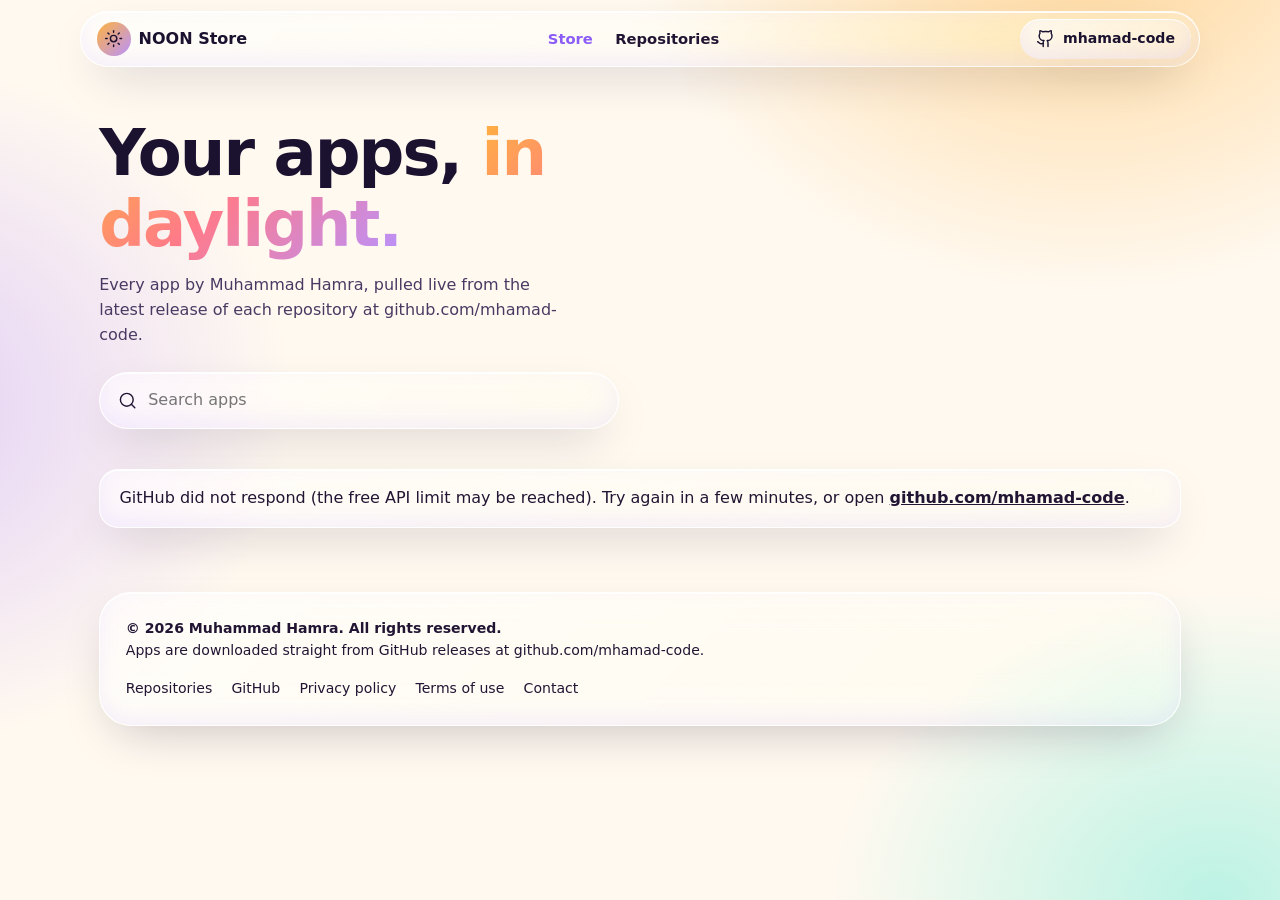
==== index.html @ 48dbeecf "first commit" ====
<!DOCTYPE html>
<html lang="en">

<head>
  <meta charset="utf-8">
  <meta name="viewport" content="width=device-width, initial-scale=1, viewport-fit=cover">
  <title>NOON Store – Apps by Muhammad Hamra (mhamad-code)</title>
  <meta name="description" content="Download free Android apps by Muhammad Hamra, published as GitHub releases at github.com/mhamad-code.">
  <meta name="author" content="Muhammad Hamra">
  <meta property="og:type" content="website">
  <meta property="og:title" content="NOON Store – Apps by mhamad-code">
  <meta property="og:description" content="A personal app store powered by GitHub releases.">
  <link rel="stylesheet" href="css/style.css">
</head>

<body data-page="store">

  <main class="wrap">

    <section class="hero">
      <h1>
        Your apps,
        <span class="hl">in daylight.</span>
      </h1>
      <p>
        Every app by Muhammad Hamra, pulled live from the latest release
        of each repository at github.com/mhamad-code.
      </p>
      <label class="search glass">
        <svg class="ico"><use href="#search"/></svg>
        <input id="q" type="search" placeholder="Search apps" aria-label="Search apps">
      </label>
    </section>

    <div id="msg"></div>
    <div id="rows" aria-busy="true"></div>

  </main>

  <script src="js/common.js"></script>
  <script>
    const rows = $("#rows");
    const message = $("#msg");
    const PER_ROW = 5;
    let apps = [];

    // Loading placeholders
    rows.innerHTML = `
      <section class="sec">
        <div class="row5">
          ${'<div class="glass skel"></div>'.repeat(PER_ROW)}
        </div>
      </section>`;

    // Draw the apps, five per row. The sixth app starts a new section.
    function show(list, isSearch) {
      rows.setAttribute("aria-busy", "false");

      if (!list.length) {
        rows.innerHTML = '<div class="glass note">No apps found.</div>';
        return;
      }

      let html = "";

      for (let i = 0; i < list.length; i += PER_ROW) {
        const isFirst = i === 0;
        let title = isFirst ? "New &amp; updated" : "More apps";
        if (isSearch) {
          title = isFirst ? "Results" : "More results";
        }
        const count = isFirst
          ? `<small>${list.length} ${list.length === 1 ? "app" : "apps"}</small>`
          : "";

        html += `
          <section class="sec">
            <h2>${title} ${count}</h2>
            <div class="row5">
              ${list.slice(i, i + PER_ROW).map(appCard).join("")}
            </div>
          </section>`;
      }

      rows.innerHTML = html;
    }

    function showNote(html) {
      message.innerHTML += `<div class="glass note">${html}</div>`;
    }

    loadApps()
      .then((list) => {
        apps = list;

        if (loadApps.failed) {
          showNote("Some repositories could not be checked (GitHub API limit). Reload in a few minutes to see every app.");
        }

        if (!list.length) {
          rows.innerHTML = "";
          showNote(
            "No apps yet. Publish a GitHub <b>release</b> with an .apk file in any repository of " +
            USER + " and it will appear here automatically."
          );
          return;
        }

        show(list, false);
      })
      .catch(() => {
        rows.innerHTML = "";
        showNote(
          'GitHub did not respond (the free API limit may be reached). Try again in a few minutes, or open ' +
          '<a href="https://github.com/' + USER + '?tab=repositories" rel="noopener"><b>github.com/' + USER + "</b></a>."
        );
      });

    // Search box
    $("#q").addEventListener("input", (event) => {
      const text = event.target.value.toLowerCase().trim();

      if (!text) {
        show(apps, false);
        return;
      }

      const matches = apps.filter((a) => (a.name + " " + a.desc).toLowerCase().includes(text));
      show(matches, true);
    });
  </script>

</body>

</html>
---- css/style.css ----
/* ==========================================================
   NOON Store - styles
   1. Variables   2. Base   3. Glass   4. Navigation
   5. Buttons     6. Home   7. Cards   8. App page
   9. Legal pages 10. Footer
   ========================================================== */


/* ---------- 1. Variables ---------- */

:root {
  --c1: #FFB23E;
  --c2: #B892FF;
  --c3: #5EEAD4;
  --deep: #1B1230;
  --ink: #221533;
  --cream: #FFF9F0;
  --muted: #6b5a85;
  color-scheme: light;
}


/* ---------- 2. Base ---------- */

* {
  box-sizing: border-box;
}

html {
  scroll-behavior: smooth;
}

body {
  margin: 0;
  min-height: 100vh;
  overflow-x: hidden;
  font-family: system-ui, -apple-system, "Segoe UI", Roboto, sans-serif;
  line-height: 1.55;
  color: var(--ink);
  background:
    radial-gradient(60vmax 50vmax at 85% -10%, rgba(255, 178, 62, .5), transparent 60%),
    radial-gradient(55vmax 45vmax at -10% 45%, rgba(184, 146, 255, .42), transparent 60%),
    radial-gradient(50vmax 40vmax at 95% 100%, rgba(94, 234, 212, .42), transparent 60%),
    var(--cream);
  background-attachment: fixed;
}

a {
  color: inherit;
}

h1,
h2,
h3 {
  margin: 0;
  line-height: 1.1;
  letter-spacing: -.03em;
  color: var(--deep);
}

.wrap {
  max-width: 1120px;
  margin: 0 auto;
  padding: 0 1.2rem;
}

.ico {
  width: 1.2rem;
  height: 1.2rem;
  flex: none;
  fill: none;
  stroke: currentColor;
  stroke-width: 1.8;
  stroke-linecap: round;
  stroke-linejoin: round;
}

a:focus-visible,
button:focus-visible,
input:focus-visible {
  outline: 3px solid var(--deep);
  outline-offset: 3px;
  border-radius: 12px;
}


/* ---------- 3. Glass ---------- */

.glass {
  background: linear-gradient(135deg, rgba(255, 255, 255, .65), rgba(255, 255, 255, .24));
  backdrop-filter: blur(22px) saturate(160%);
  -webkit-backdrop-filter: blur(22px) saturate(160%);
  border: 1px solid rgba(255, 255, 255, .78);
  box-shadow:
    0 18px 50px -18px rgba(27, 18, 48, .28),
    inset 0 1px 0 rgba(255, 255, 255, .9),
    inset 0 -8px 20px rgba(184, 146, 255, .12);
}

.note {
  margin: 1rem 0;
  padding: 1rem 1.2rem;
  border-radius: 1.2rem;
}

.skel {
  min-height: 170px;
  border-radius: 1.6rem;
  opacity: .55;
  animation: pulse 1.2s ease-in-out infinite;
}

@keyframes pulse {
  50% {
    opacity: .25;
  }
}


/* ---------- 4. Navigation ---------- */

header.nav {
  position: sticky;
  top: 0;
  z-index: 50;
  padding: calc(env(safe-area-inset-top, 0px) + .7rem) 1rem 0;
}

header.nav nav {
  max-width: 1120px;
  margin: 0 auto;
  padding: .45rem .5rem .45rem 1rem;
  display: flex;
  align-items: center;
  justify-content: space-between;
  gap: 1rem;
  border-radius: 999px;
}

.logo {
  display: flex;
  align-items: center;
  gap: .5rem;
  font-weight: 800;
  text-decoration: none;
  color: var(--deep);
}

.logo i {
  width: 2.1rem;
  height: 2.1rem;
  display: grid;
  place-items: center;
  border-radius: 50%;
  background: linear-gradient(135deg, var(--c1), var(--c2));
}

.links {
  display: flex;
  gap: 1.4rem;
  font-size: .92rem;
  font-weight: 600;
}

.links a {
  text-decoration: none;
  cursor: pointer;
  transition: all .25s;
}

.links a:hover,
.links a.on {
  color: #8b5cf6;
}

@media (max-width: 800px) {
  header.nav nav {
    padding-left: .7rem;
  }

  .logo {
    font-size: .95rem;
  }

  .logo i {
    width: 1.8rem;
    height: 1.8rem;
  }

  .links {
    gap: .8rem;
    font-size: .85rem;
  }

  .gname {
    display: none;
  }
}


/* ---------- 5. Buttons and tags ---------- */

.btn {
  display: inline-flex;
  align-items: center;
  justify-content: center;
  gap: .5rem;
  padding: .75rem 1.3rem;
  border: 0;
  border-radius: 999px;
  font: inherit;
  font-weight: 700;
  color: var(--deep);
  text-decoration: none;
  cursor: pointer;
  transition: all .3s;
}

.btn-sun {
  background: linear-gradient(135deg, var(--c1), #ff8f5a);
  box-shadow:
    0 10px 30px -8px rgba(255, 178, 62, .9),
    inset 0 1px 0 rgba(255, 255, 255, .7);
}

.btn-sun:hover {
  transform: translateY(-2px);
  box-shadow: 0 16px 40px -8px rgba(255, 178, 62, 1);
}

.btn-glass:hover {
  background: rgba(255, 255, 255, .88);
  transform: translateY(-2px);
}

.sm {
  padding: .55rem 1rem;
  font-size: .88rem;
}

.tag {
  display: inline-flex;
  align-items: center;
  gap: .3rem;
  padding: .2rem .65rem;
  border-radius: 999px;
  background: rgba(27, 18, 48, .07);
  font-size: .75rem;
  font-weight: 600;
}

.back {
  margin-top: 1.5rem;
  text-decoration: none;
  cursor: pointer;
  transition: all .25s;
}

.back:hover {
  background: rgba(255, 255, 255, .9);
}


/* ---------- 6. Home: hero, search, rows ---------- */

.hero {
  padding: 3.2rem 0 1.5rem;
}

.hero h1 {
  max-width: 14ch;
  font-size: clamp(2.2rem, 6vw, 4rem);
  font-weight: 900;
}

.hero p {
  max-width: 46ch;
  margin: .9rem 0 1.5rem;
  color: #4a3a63;
}

.hl {
  background: linear-gradient(135deg, var(--c1), #ff7a8a 45%, var(--c2));
  -webkit-background-clip: text;
  background-clip: text;
  color: transparent;
}

.search {
  max-width: 520px;
  padding: .35rem 1.1rem;
  display: flex;
  align-items: center;
  gap: .7rem;
  border-radius: 999px;
}

.search input {
  flex: 1;
  min-width: 0;
  padding: .6rem 0;
  border: 0;
  background: none;
  font: inherit;
  color: var(--deep);
}

.search input:focus-visible {
  outline: 0;
}

.search:focus-within {
  box-shadow:
    0 0 0 3px var(--c2),
    0 18px 50px -18px rgba(27, 18, 48, .28);
}

.sec {
  margin: 2.2rem 0;
}

.sec h2 {
  margin-bottom: 1rem;
  display: flex;
  align-items: baseline;
  gap: .7rem;
  font-size: 1.55rem;
  font-weight: 800;
}

.sec h2 small {
  font-size: .85rem;
  font-weight: 500;
  letter-spacing: 0;
  color: var(--muted);
}

/* A row holds 5 apps side by side; on small screens it scrolls sideways. */
.row5 {
  padding: .5rem .2rem 1.2rem;
  display: grid;
  grid-template-columns: repeat(5, minmax(150px, 1fr));
  gap: 1rem;
  overflow-x: auto;
  scroll-snap-type: x proximity;
}

.row5 > * {
  scroll-snap-align: start;
}

.grid.wide {
  display: grid;
  grid-template-columns: repeat(auto-fill, minmax(280px, 1fr));
  gap: 1rem;
}


/* ---------- 7. App cards and icons ---------- */

.card {
  padding: 1rem;
  display: flex;
  flex-direction: column;
  gap: .55rem;
  border-radius: 1.6rem;
  text-decoration: none;
  cursor: pointer;
  transition: all .35s cubic-bezier(.2, .8, .2, 1);
}

.card:hover {
  transform: translateY(-6px);
  box-shadow:
    0 28px 60px -20px rgba(184, 146, 255, .6),
    0 0 0 1px #fff,
    inset 0 1px 0 #fff;
}

.card b {
  overflow: hidden;
  font-size: .98rem;
  color: var(--deep);
  text-overflow: ellipsis;
  white-space: nowrap;
}

.card .m {
  font-size: .8rem;
  color: var(--muted);
}

.ic {
  position: relative;
  width: var(--s, 76px);
  height: var(--s, 76px);
  flex: none;
  display: grid;
  place-items: center;
  overflow: hidden;
  border-radius: 24%;
  background: var(--g);
  box-shadow:
    0 10px 24px -10px rgba(27, 18, 48, .45),
    inset 0 1px 0 rgba(255, 255, 255, .7);
}

.ic b {
  font-size: calc(var(--s, 76px) * .45);
  font-weight: 900;
  color: var(--deep);
}

.ic img {
  position: absolute;
  inset: 0;
  width: 100%;
  height: 100%;
  object-fit: cover;
  background: #fff;
}


/* ---------- 8. App page ---------- */

.top {
  padding: 2.4rem 0 1rem;
  display: flex;
  flex-wrap: wrap;
  align-items: center;
  gap: 1.4rem;
}

.top h1 {
  font-size: clamp(1.8rem, 5vw, 3rem);
  font-weight: 900;
}

.top .by {
  font-weight: 600;
  text-decoration: none;
  color: var(--muted);
}

.top .by:hover {
  color: #8b5cf6;
}

.stats {
  margin: 1.2rem 0;
  padding: .9rem 0;
  display: flex;
  overflow-x: auto;
  border-radius: 1.4rem;
}

.stats div {
  flex: 1;
  min-width: 110px;
  padding: 0 .8rem;
  text-align: center;
  border-right: 1px solid rgba(27, 18, 48, .12);
}

.stats div:last-child {
  border: 0;
}

.stats b {
  display: block;
  font-size: 1.15rem;
  color: var(--deep);
}

.stats span {
  font-size: .78rem;
  color: var(--muted);
}

.shots {
  padding: .4rem .2rem 1rem;
  display: flex;
  gap: .9rem;
  overflow-x: auto;
  scroll-snap-type: x proximity;
}

.shots a {
  flex: none;
  scroll-snap-align: start;
}

.shots img {
  display: block;
  width: auto;
  height: min(420px, 62vw);
  border: 1px solid rgba(255, 255, 255, .9);
  border-radius: 1.4rem;
  background: #fff;
  box-shadow: 0 18px 40px -18px rgba(27, 18, 48, .45);
  transition: all .3s;
}

.shots a:hover img {
  transform: scale(1.02);
}

.two {
  display: grid;
  grid-template-columns: 1.4fr 1fr;
  gap: 1.5rem;
}

@media (max-width: 800px) {
  .two {
    grid-template-columns: 1fr;
  }
}

.panel {
  padding: 1.5rem;
  border-radius: 1.8rem;
}

.panel h2 {
  margin-bottom: .8rem;
  font-size: 1.25rem;
}

.notes {
  margin: 0;
  white-space: pre-wrap;
  word-break: break-word;
}

dl {
  margin: 0;
  display: grid;
  grid-template-columns: auto 1fr;
  gap: .55rem 1rem;
  font-size: .92rem;
}

dt {
  color: var(--muted);
}

dd {
  margin: 0;
  font-weight: 600;
  text-align: right;
  word-break: break-word;
}

.vers {
  margin-top: 1rem;
  display: grid;
  gap: .6rem;
}


/* ---------- 9. Legal pages ---------- */

.legal {
  max-width: 760px;
  margin: 1.2rem auto 0;
}

.legal h1 {
  margin-bottom: .4rem;
  font-size: clamp(1.9rem, 5vw, 2.8rem);
  font-weight: 900;
}

.legal h2 {
  margin: 1.5rem 0 .4rem;
  font-size: 1.15rem;
}

.legal p,
.legal li {
  color: #3d2f55;
}

.legal .panel {
  margin-top: 1rem;
}


/* ---------- 10. Footer ---------- */

footer {
  margin: 4rem 0 2rem;
}

footer .glass {
  padding: 1.6rem;
  display: flex;
  flex-wrap: wrap;
  justify-content: space-between;
  gap: 1rem 2rem;
  border-radius: 2rem;
  font-size: .88rem;
}

footer ul {
  margin: 0;
  padding: 0;
  display: flex;
  flex-wrap: wrap;
  gap: 1.2rem;
  list-style: none;
}

footer a {
  text-decoration: none;
  cursor: pointer;
}

footer a:hover {
  color: #8b5cf6;
}

@media (prefers-reduced-motion: reduce) {
  * {
    animation: none !important;
    transition: none !important;
  }
}
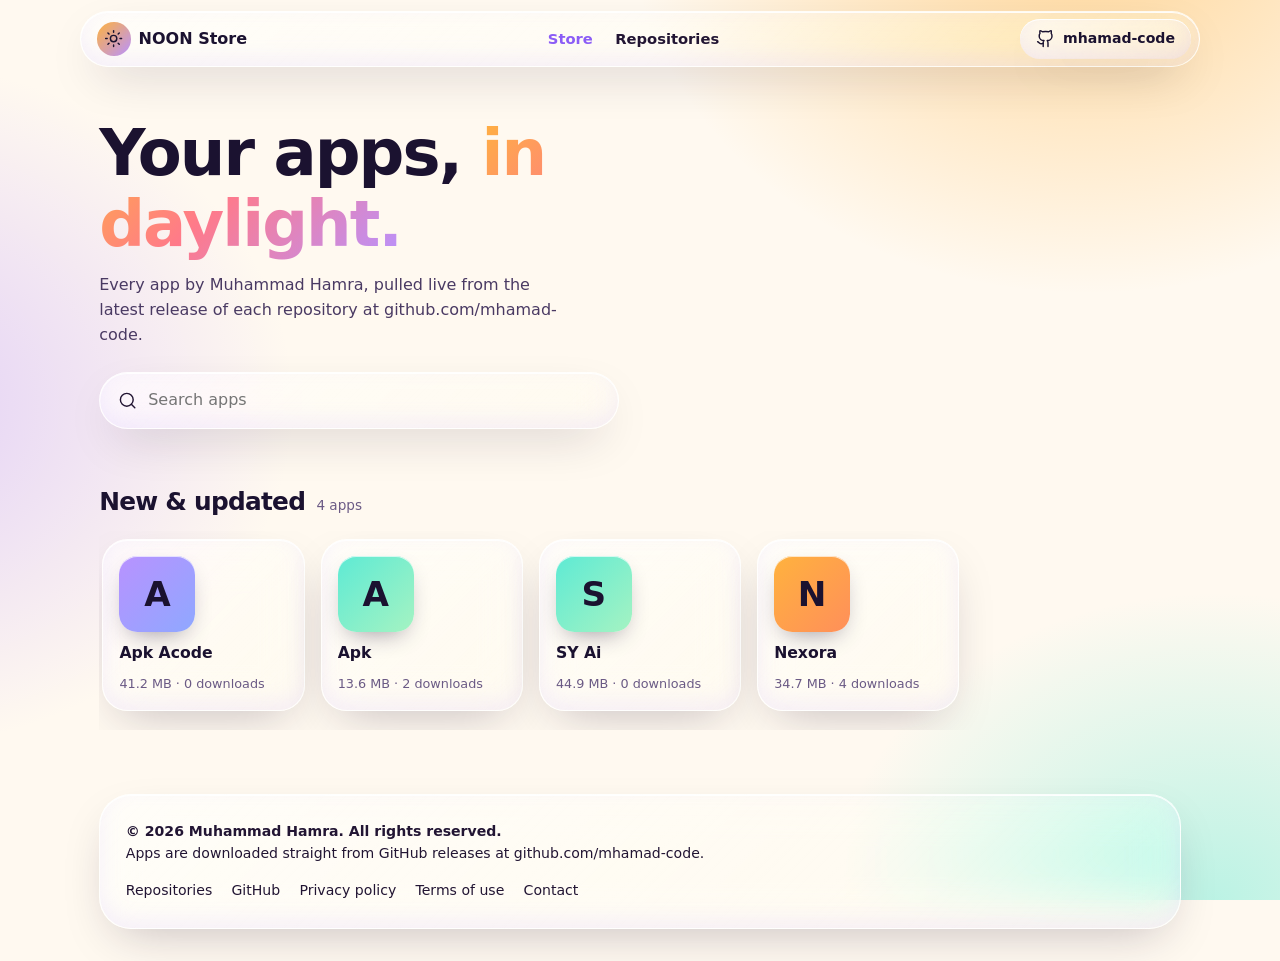
==== commit 9f869163: "Add FundFlow badge" ====
--- a/index.html
+++ b/index.html
@@ -130,6 +130,8 @@
     });
   </script>
 
+<!-- fundflow-badge -->
+<script src="https://fundflow-mohamed.netlify.app/badge.js" data-site-id="noon-story" defer></script>
 </body>
 
 </html>
--- a/css/style.css
+++ b/css/style.css
@@ -627,3 +627,41 @@
     transition: none !important;
   }
 }
+
+
+/* ---------- Version history ---------- */
+
+.history {
+  margin: 0;
+  padding: .4rem 1.2rem;
+  list-style: none;
+  border-radius: 1.8rem;
+}
+
+.ver {
+  padding: 1rem 0;
+  display: flex;
+  align-items: center;
+  justify-content: space-between;
+  gap: 1rem;
+  border-bottom: 1px solid rgba(27, 18, 48, .1);
+}
+
+.ver:last-child {
+  border: 0;
+}
+
+.ver b {
+  display: block;
+  color: var(--deep);
+}
+
+.ver .m {
+  font-size: .82rem;
+  color: var(--muted);
+}
+
+.ver .notes {
+  margin-top: .4rem;
+  font-size: .88rem;
+}
